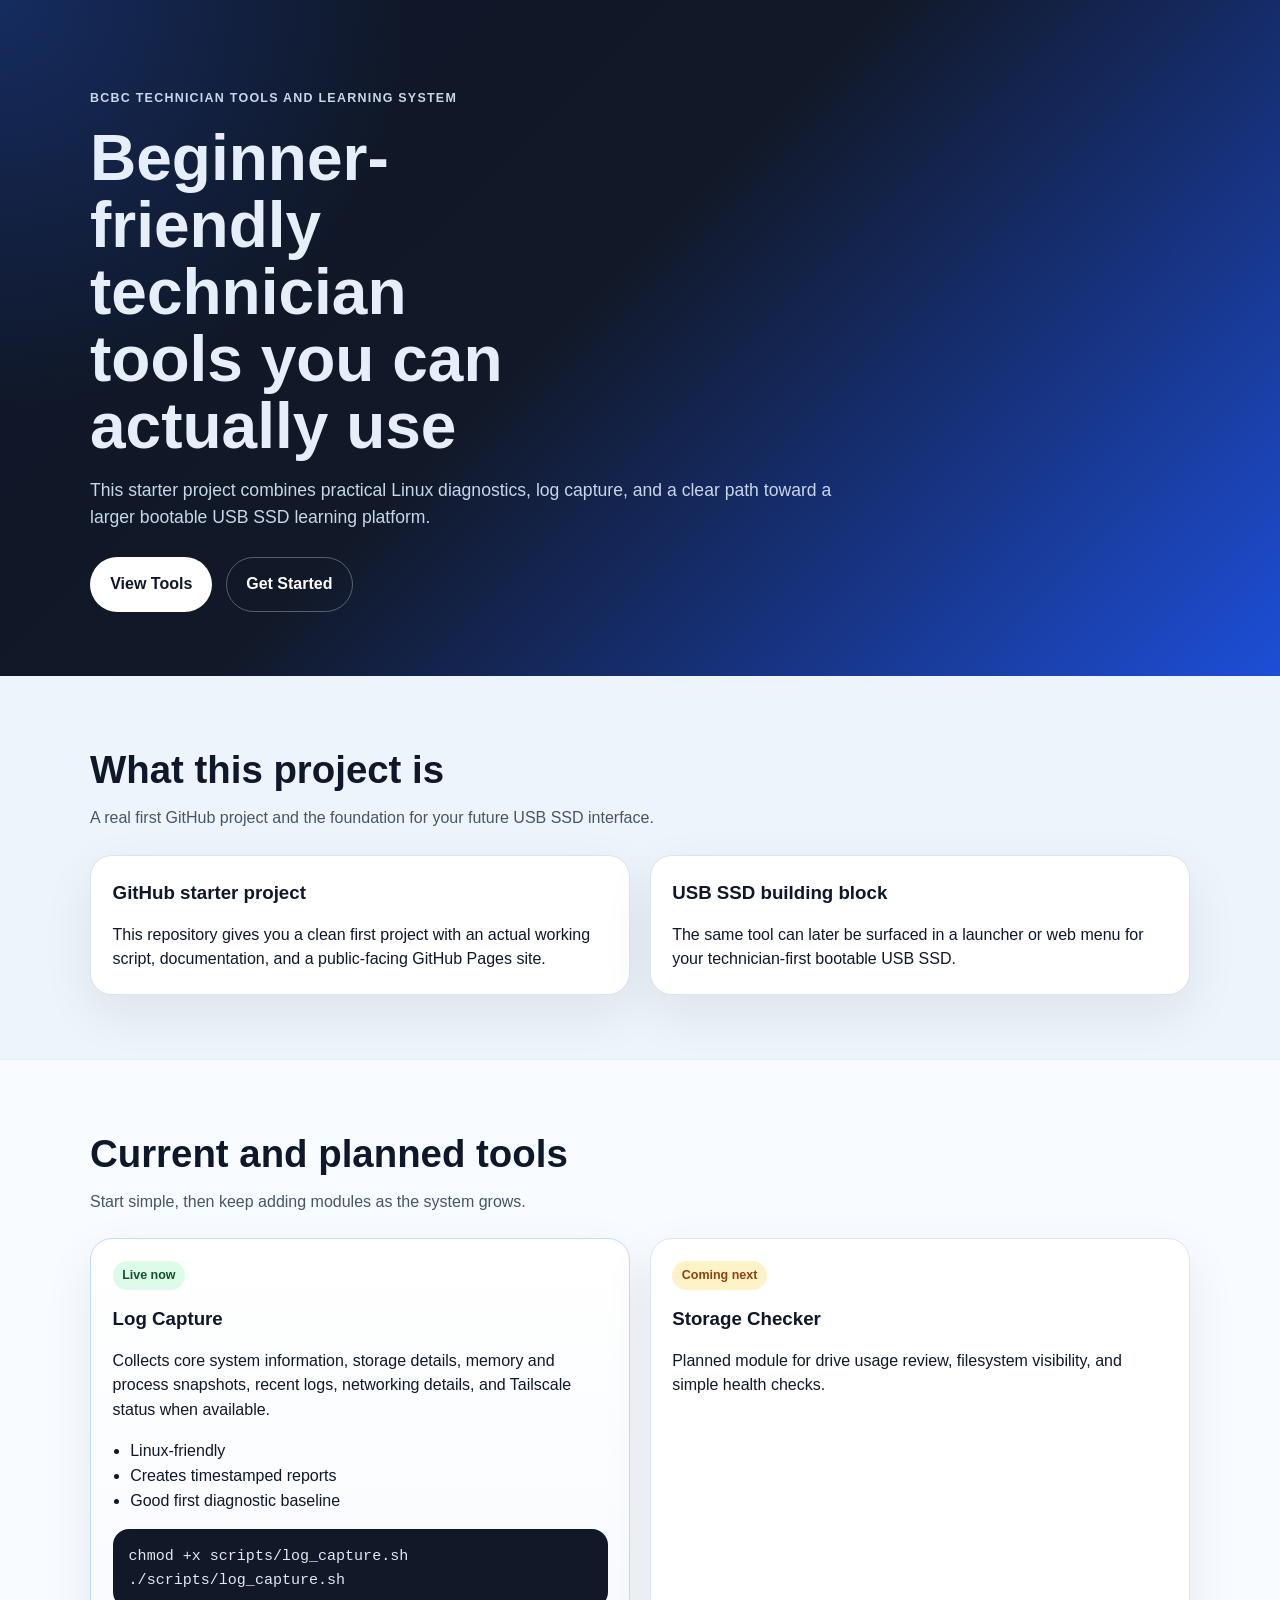
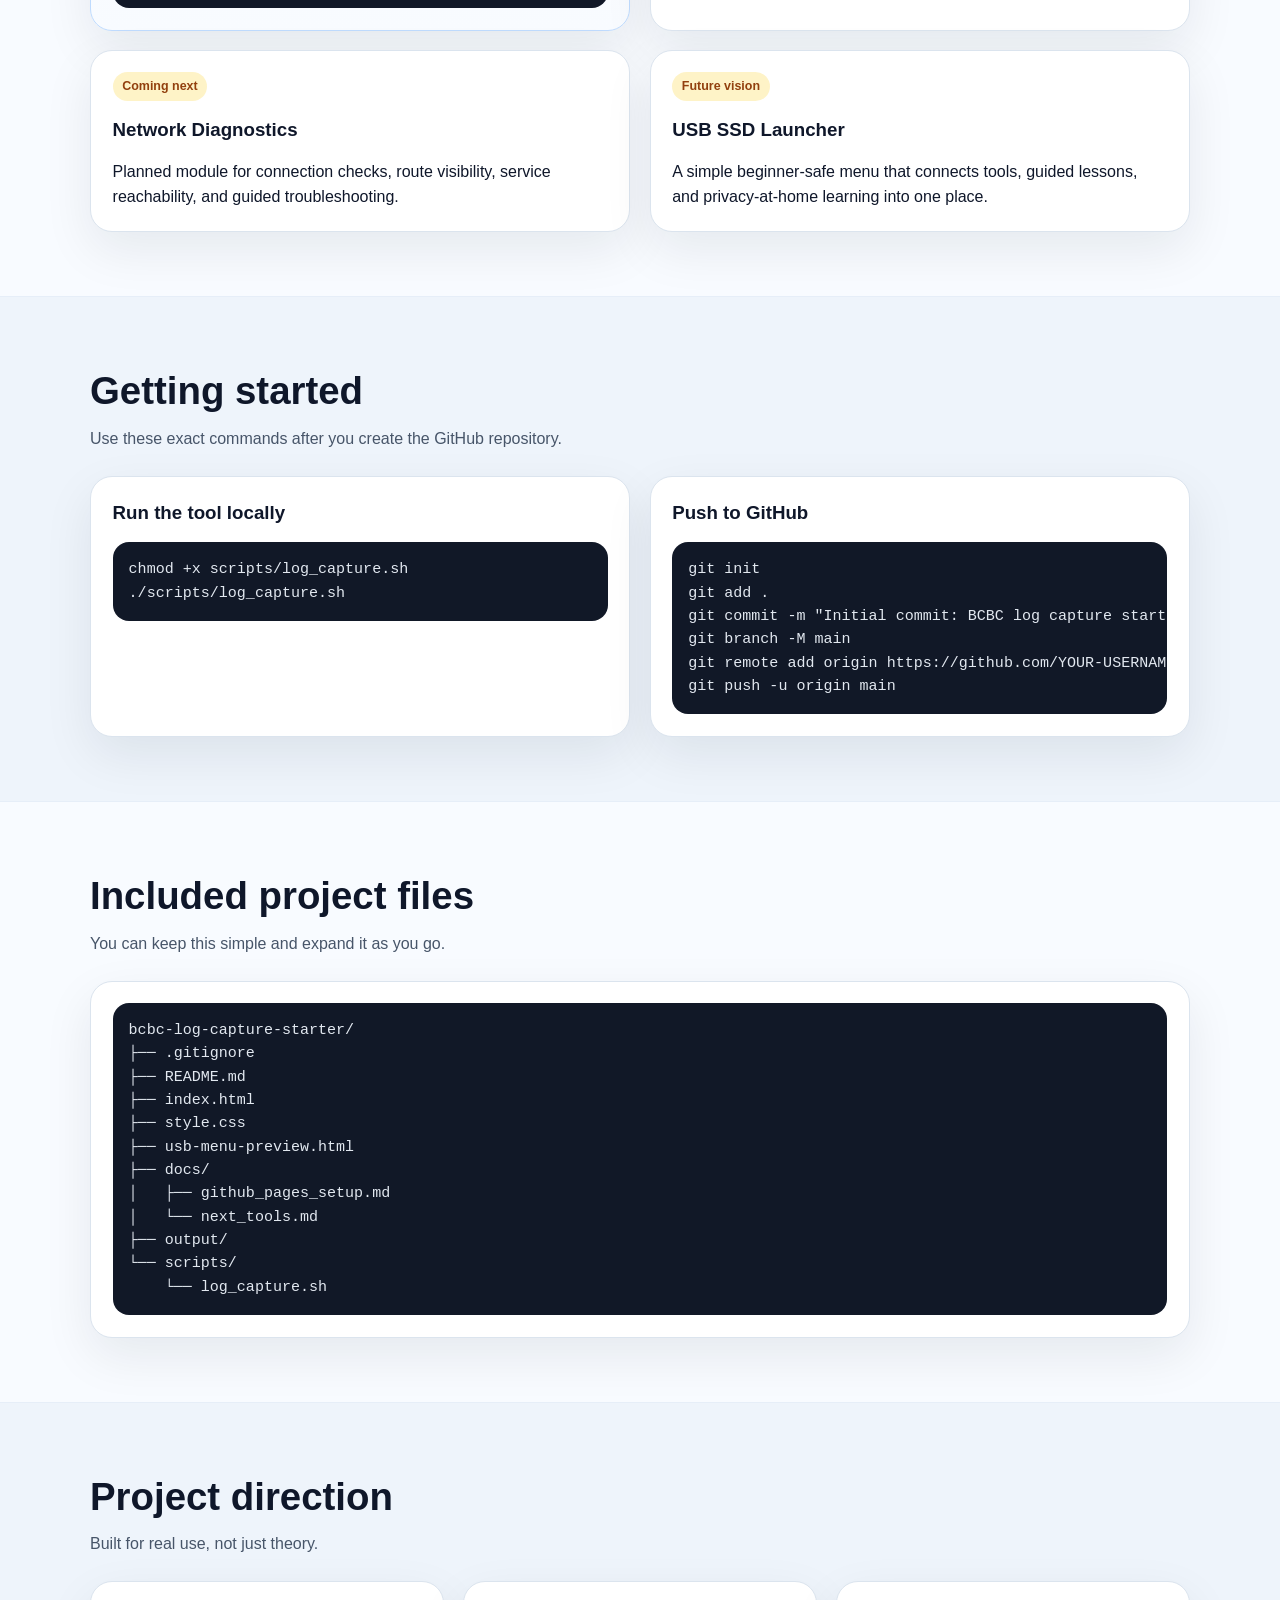
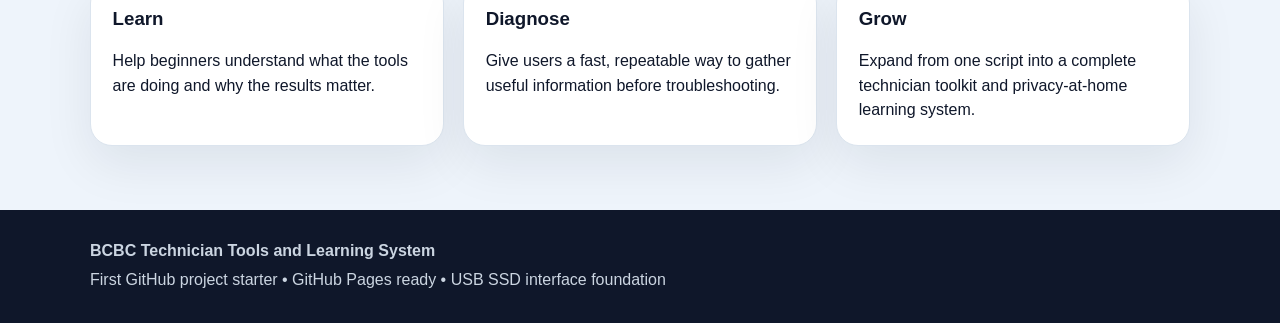
==== index.html @ cc84ac69 "Add files via upload" ====
<!DOCTYPE html>
<html lang="en">
<head>
  <meta charset="UTF-8">
  <meta name="viewport" content="width=device-width, initial-scale=1.0">
  <title>BCBC Technician Tools and Learning System</title>
  <meta name="description" content="Beginner-friendly technician tools, guided troubleshooting, and privacy-first learning resources.">
  <link rel="stylesheet" href="style.css">
</head>
<body>
  <header class="hero">
    <div class="wrap">
      <p class="eyebrow">BCBC Technician Tools and Learning System</p>
      <h1>Beginner-friendly technician tools you can actually use</h1>
      <p class="lead">
        This starter project combines practical Linux diagnostics, log capture, and a clear path toward a larger
        bootable USB SSD learning platform.
      </p>
      <div class="hero-actions">
        <a class="button primary" href="#tools">View Tools</a>
        <a class="button secondary" href="#getting-started">Get Started</a>
      </div>
    </div>
  </header>

  <main>
    <section class="section wrap" id="mission">
      <div class="section-heading">
        <h2>What this project is</h2>
        <p>A real first GitHub project and the foundation for your future USB SSD interface.</p>
      </div>
      <div class="grid two-up">
        <article class="card">
          <h3>GitHub starter project</h3>
          <p>
            This repository gives you a clean first project with an actual working script, documentation,
            and a public-facing GitHub Pages site.
          </p>
        </article>
        <article class="card">
          <h3>USB SSD building block</h3>
          <p>
            The same tool can later be surfaced in a launcher or web menu for your technician-first bootable USB SSD.
          </p>
        </article>
      </div>
    </section>

    <section class="section alt" id="tools">
      <div class="wrap">
        <div class="section-heading">
          <h2>Current and planned tools</h2>
          <p>Start simple, then keep adding modules as the system grows.</p>
        </div>
        <div class="grid cards">
          <article class="card feature featured">
            <span class="tag live">Live now</span>
            <h3>Log Capture</h3>
            <p>
              Collects core system information, storage details, memory and process snapshots,
              recent logs, networking details, and Tailscale status when available.
            </p>
            <ul>
              <li>Linux-friendly</li>
              <li>Creates timestamped reports</li>
              <li>Good first diagnostic baseline</li>
            </ul>
            <pre><code>chmod +x scripts/log_capture.sh
./scripts/log_capture.sh</code></pre>
          </article>

          <article class="card feature">
            <span class="tag soon">Coming next</span>
            <h3>Storage Checker</h3>
            <p>
              Planned module for drive usage review, filesystem visibility, and simple health checks.
            </p>
          </article>

          <article class="card feature">
            <span class="tag soon">Coming next</span>
            <h3>Network Diagnostics</h3>
            <p>
              Planned module for connection checks, route visibility, service reachability, and guided troubleshooting.
            </p>
          </article>

          <article class="card feature">
            <span class="tag soon">Future vision</span>
            <h3>USB SSD Launcher</h3>
            <p>
              A simple beginner-safe menu that connects tools, guided lessons, and privacy-at-home learning into one place.
            </p>
          </article>
        </div>
      </div>
    </section>

    <section class="section wrap" id="getting-started">
      <div class="section-heading">
        <h2>Getting started</h2>
        <p>Use these exact commands after you create the GitHub repository.</p>
      </div>
      <div class="grid two-up">
        <article class="card">
          <h3>Run the tool locally</h3>
          <pre><code>chmod +x scripts/log_capture.sh
./scripts/log_capture.sh</code></pre>
        </article>
        <article class="card">
          <h3>Push to GitHub</h3>
          <pre><code>git init
git add .
git commit -m "Initial commit: BCBC log capture starter"
git branch -M main
git remote add origin https://github.com/YOUR-USERNAME/YOUR-REPO-NAME.git
git push -u origin main</code></pre>
        </article>
      </div>
    </section>

    <section class="section alt">
      <div class="wrap">
        <div class="section-heading">
          <h2>Included project files</h2>
          <p>You can keep this simple and expand it as you go.</p>
        </div>
        <div class="card code-card">
          <pre><code>bcbc-log-capture-starter/
├── .gitignore
├── README.md
├── index.html
├── style.css
├── usb-menu-preview.html
├── docs/
│   ├── github_pages_setup.md
│   └── next_tools.md
├── output/
└── scripts/
    └── log_capture.sh</code></pre>
        </div>
      </div>
    </section>

    <section class="section wrap">
      <div class="section-heading">
        <h2>Project direction</h2>
        <p>Built for real use, not just theory.</p>
      </div>
      <div class="grid three-up">
        <article class="card">
          <h3>Learn</h3>
          <p>Help beginners understand what the tools are doing and why the results matter.</p>
        </article>
        <article class="card">
          <h3>Diagnose</h3>
          <p>Give users a fast, repeatable way to gather useful information before troubleshooting.</p>
        </article>
        <article class="card">
          <h3>Grow</h3>
          <p>Expand from one script into a complete technician toolkit and privacy-at-home learning system.</p>
        </article>
      </div>
    </section>
  </main>

  <footer class="footer">
    <div class="wrap footer-inner">
      <p><strong>BCBC Technician Tools and Learning System</strong></p>
      <p>First GitHub project starter • GitHub Pages ready • USB SSD interface foundation</p>
    </div>
  </footer>
</body>
</html>
---- style.css ----
:root {
  --bg: #0f172a;
  --bg-soft: #111827;
  --panel: #ffffff;
  --panel-alt: #f8fafc;
  --text: #0f172a;
  --text-soft: #475569;
  --line: #dbe4ee;
  --hero-text: #e5eef9;
  --hero-soft: #c7d6ea;
  --accent: #2563eb;
  --accent-soft: #dbeafe;
  --good: #14532d;
  --good-bg: #dcfce7;
  --warn: #92400e;
  --warn-bg: #fef3c7;
  --shadow: 0 18px 50px rgba(15, 23, 42, 0.08);
}

* { box-sizing: border-box; }
html { scroll-behavior: smooth; }
body {
  margin: 0;
  font-family: Arial, Helvetica, sans-serif;
  color: var(--text);
  background: #eef4fb;
  line-height: 1.55;
}

a { color: inherit; }

.wrap {
  width: min(1100px, calc(100% - 2rem));
  margin: 0 auto;
}

.hero {
  background:
    radial-gradient(circle at top left, rgba(37, 99, 235, 0.28), transparent 28%),
    linear-gradient(135deg, #0f172a 0%, #111827 45%, #1d4ed8 100%);
  color: var(--hero-text);
  padding: 4.8rem 0 4rem;
}

.eyebrow {
  text-transform: uppercase;
  letter-spacing: 0.1em;
  font-size: 0.78rem;
  color: var(--hero-soft);
  margin-bottom: 1rem;
  font-weight: 700;
}

.hero h1 {
  font-size: clamp(2rem, 5vw, 4rem);
  line-height: 1.05;
  margin: 0 0 1rem;
  max-width: 12ch;
}

.lead {
  max-width: 780px;
  color: var(--hero-soft);
  font-size: 1.1rem;
  margin: 0;
}

.hero-actions {
  display: flex;
  gap: 0.85rem;
  flex-wrap: wrap;
  margin-top: 1.6rem;
}

.button {
  display: inline-block;
  padding: 0.9rem 1.2rem;
  border-radius: 999px;
  text-decoration: none;
  font-weight: 700;
  border: 1px solid transparent;
}

.button.primary {
  background: white;
  color: #0f172a;
}

.button.secondary {
  background: transparent;
  color: white;
  border-color: rgba(255, 255, 255, 0.3);
}

.section {
  padding: 4rem 0;
}

.section.alt {
  background: #f8fbff;
  border-top: 1px solid #e6eef8;
  border-bottom: 1px solid #e6eef8;
}

.section-heading {
  margin-bottom: 1.5rem;
}

.section-heading h2 {
  margin: 0 0 0.4rem;
  font-size: clamp(1.6rem, 3vw, 2.4rem);
}

.section-heading p {
  margin: 0;
  color: var(--text-soft);
}

.grid {
  display: grid;
  gap: 1.2rem;
}

.two-up { grid-template-columns: repeat(2, minmax(0, 1fr)); }
.three-up { grid-template-columns: repeat(3, minmax(0, 1fr)); }
.cards { grid-template-columns: repeat(2, minmax(0, 1fr)); }

.card {
  background: var(--panel);
  border: 1px solid var(--line);
  border-radius: 22px;
  padding: 1.35rem;
  box-shadow: var(--shadow);
}

.card h3 {
  margin-top: 0;
  margin-bottom: 0.65rem;
}

.card p:last-child,
.card ul:last-child,
.card pre:last-child {
  margin-bottom: 0;
}

.feature.featured {
  border: 1px solid #bfdbfe;
  background: linear-gradient(180deg, #ffffff 0%, #f8fbff 100%);
}

.tag {
  display: inline-block;
  padding: 0.3rem 0.6rem;
  border-radius: 999px;
  font-size: 0.78rem;
  font-weight: 700;
  margin-bottom: 0.85rem;
}

.tag.live {
  background: var(--good-bg);
  color: var(--good);
}

.tag.soon {
  background: var(--warn-bg);
  color: var(--warn);
}

ul {
  padding-left: 1.1rem;
}

pre {
  overflow-x: auto;
  background: var(--bg-soft);
  color: #e2e8f0;
  padding: 1rem;
  border-radius: 16px;
  font-size: 0.94rem;
}

.code-card pre {
  margin: 0;
}

.footer {
  background: var(--bg);
  color: #cbd5e1;
  padding: 1.6rem 0;
}

.footer-inner p {
  margin: 0.25rem 0;
}

@media (max-width: 860px) {
  .two-up,
  .three-up,
  .cards {
    grid-template-columns: 1fr;
  }

  .hero {
    padding: 3.6rem 0 3rem;
  }
}
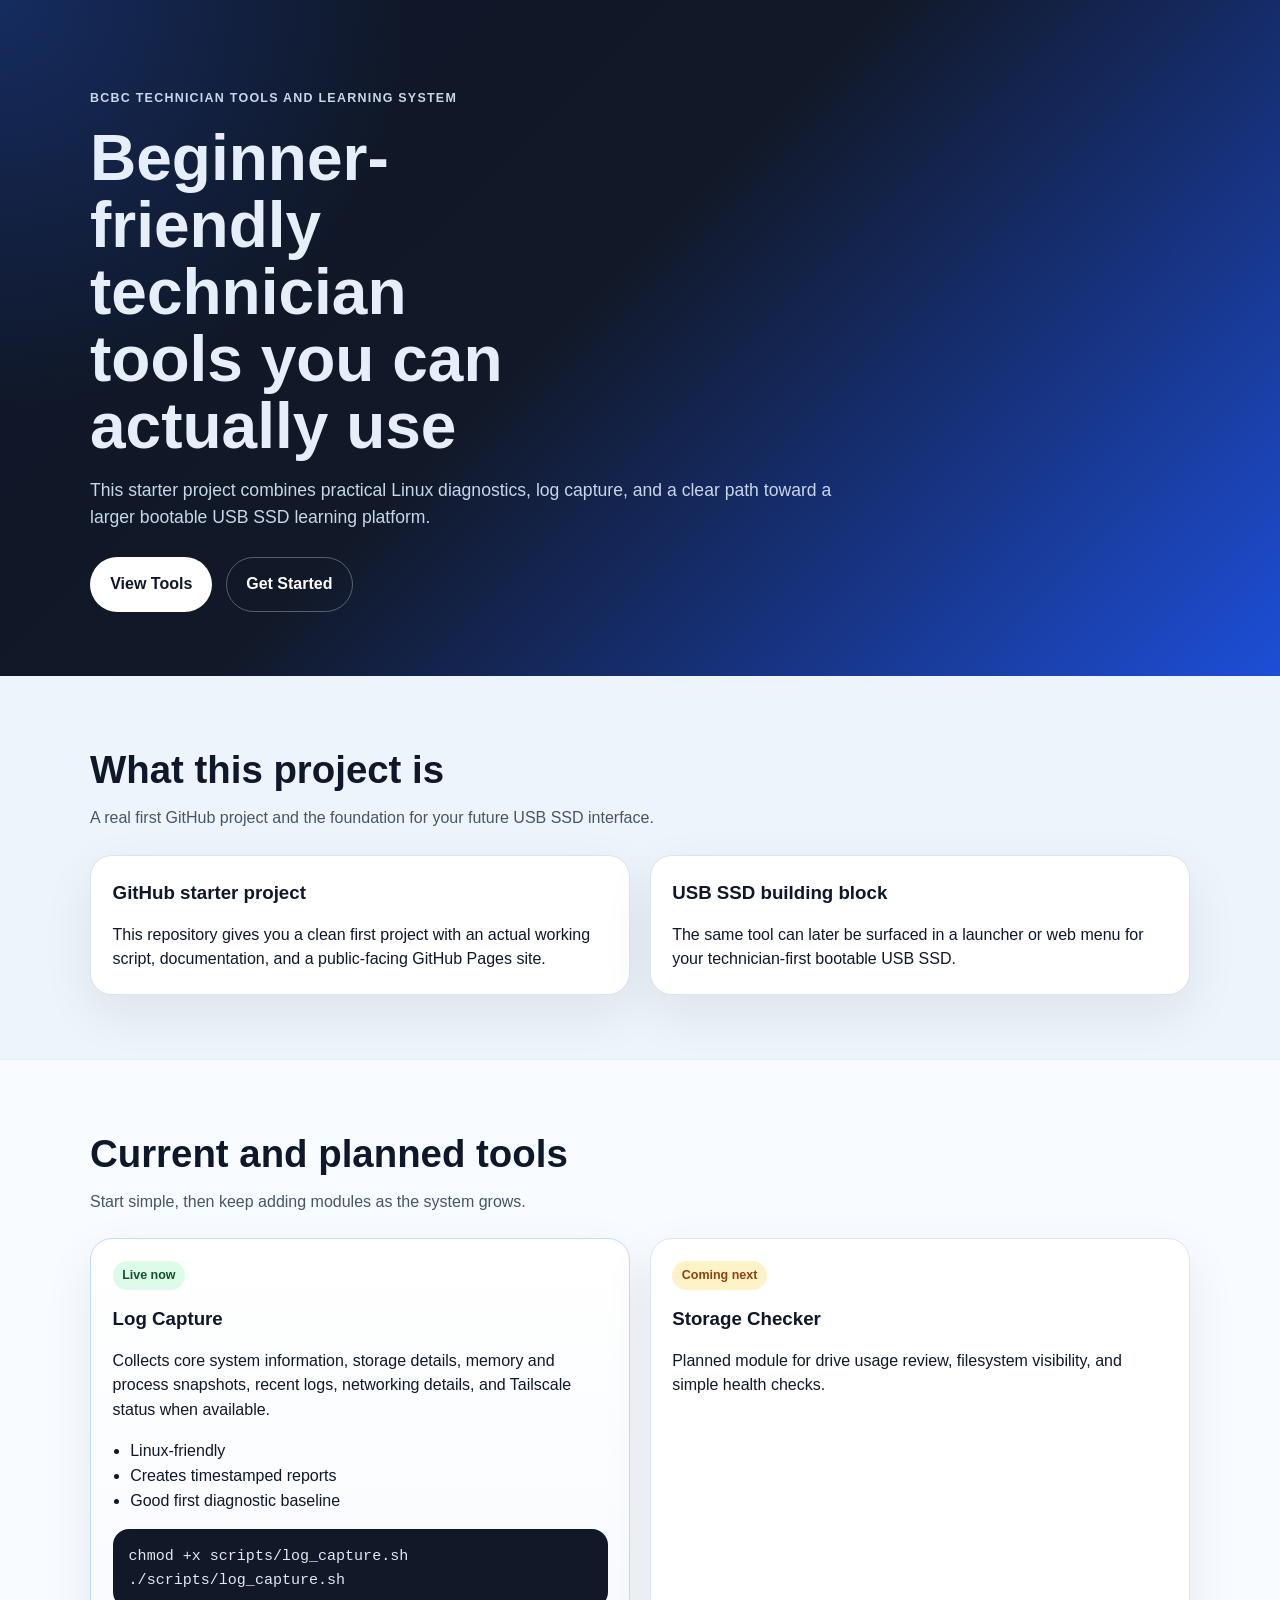
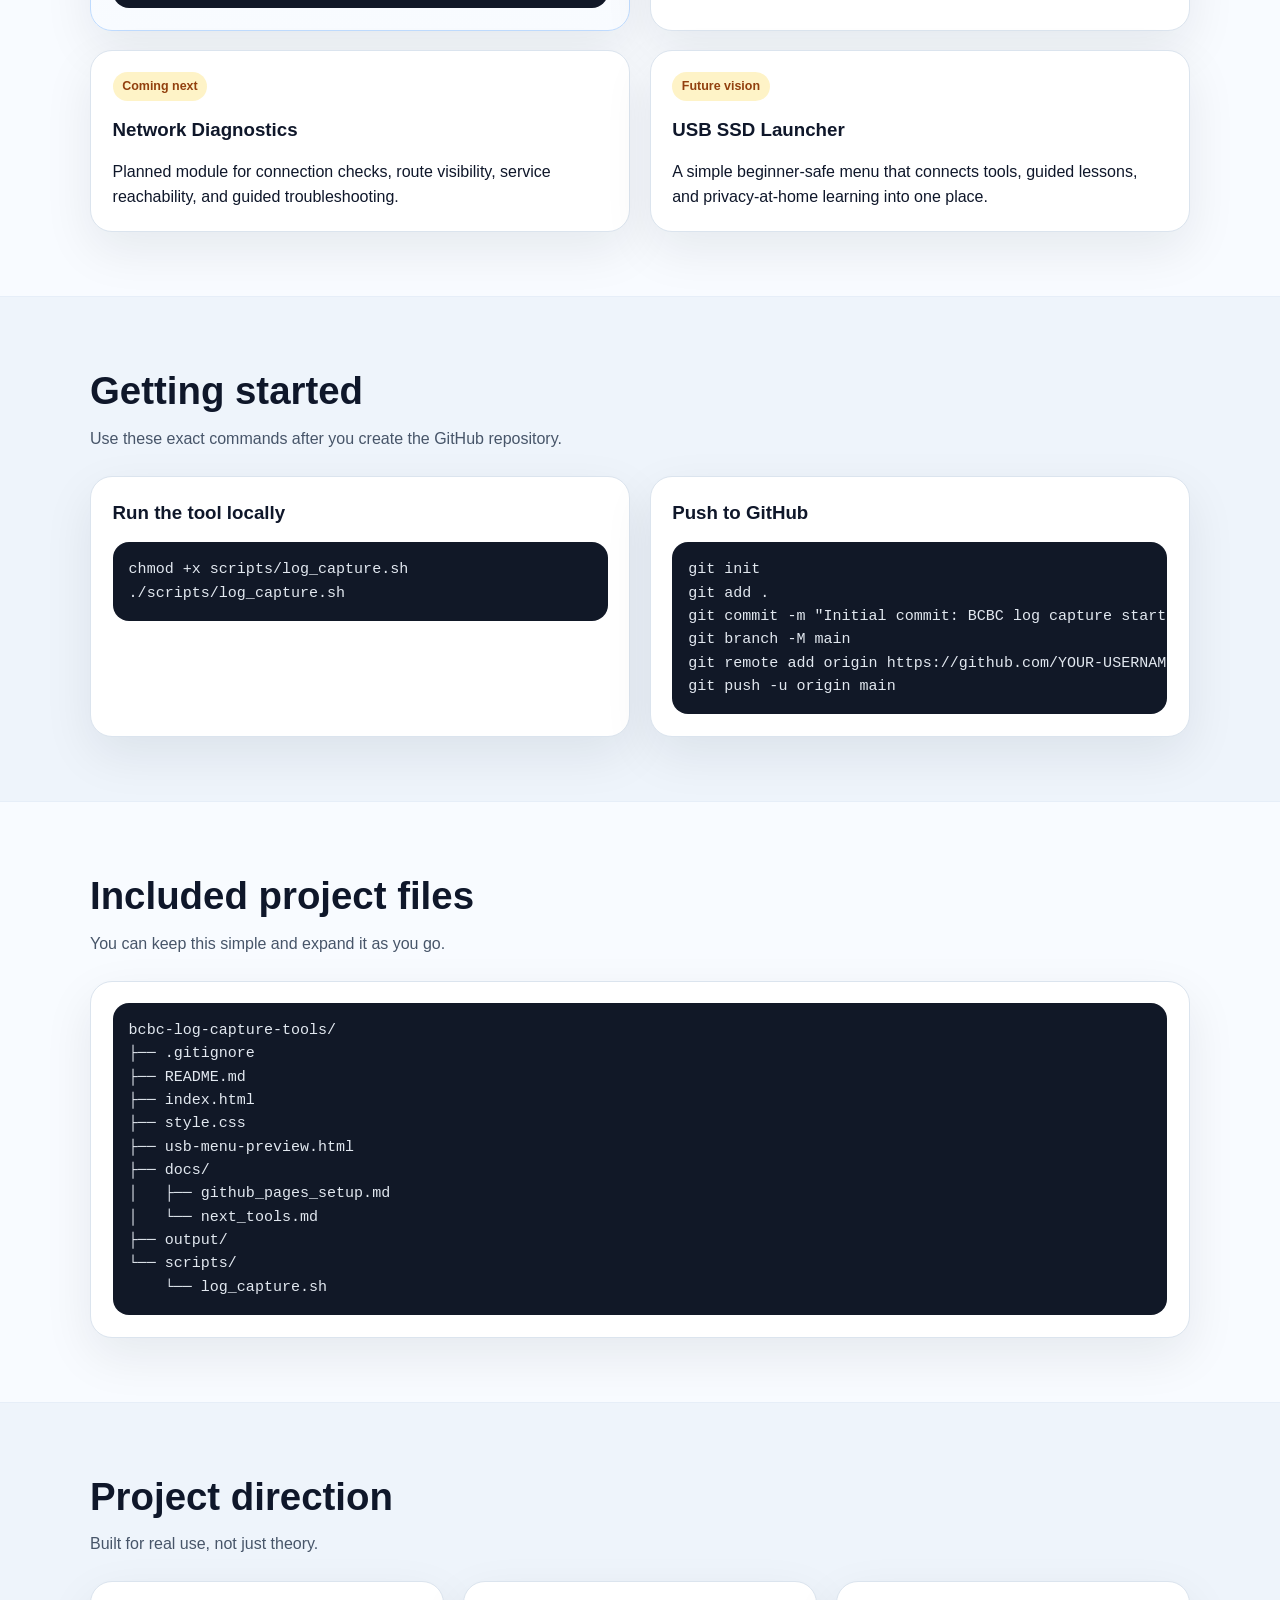
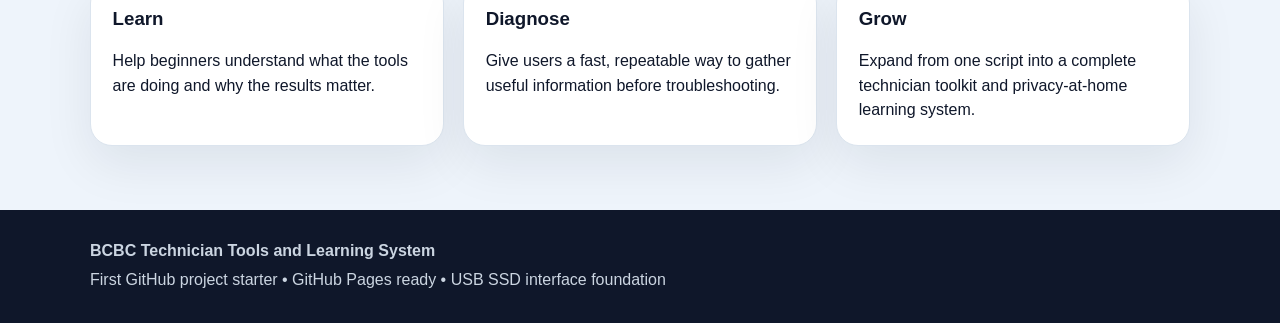
==== commit 8dd8661e: "Fix formatting of project file list in index.html" ====
--- a/index.html
+++ b/index.html
@@ -126,7 +126,7 @@
           <p>You can keep this simple and expand it as you go.</p>
         </div>
         <div class="card code-card">
-          <pre><code>bcbc-log-capture-starter/
+          <pre><code>bcbc-log-capture-tools/
 ├── .gitignore
 ├── README.md
 ├── index.html
